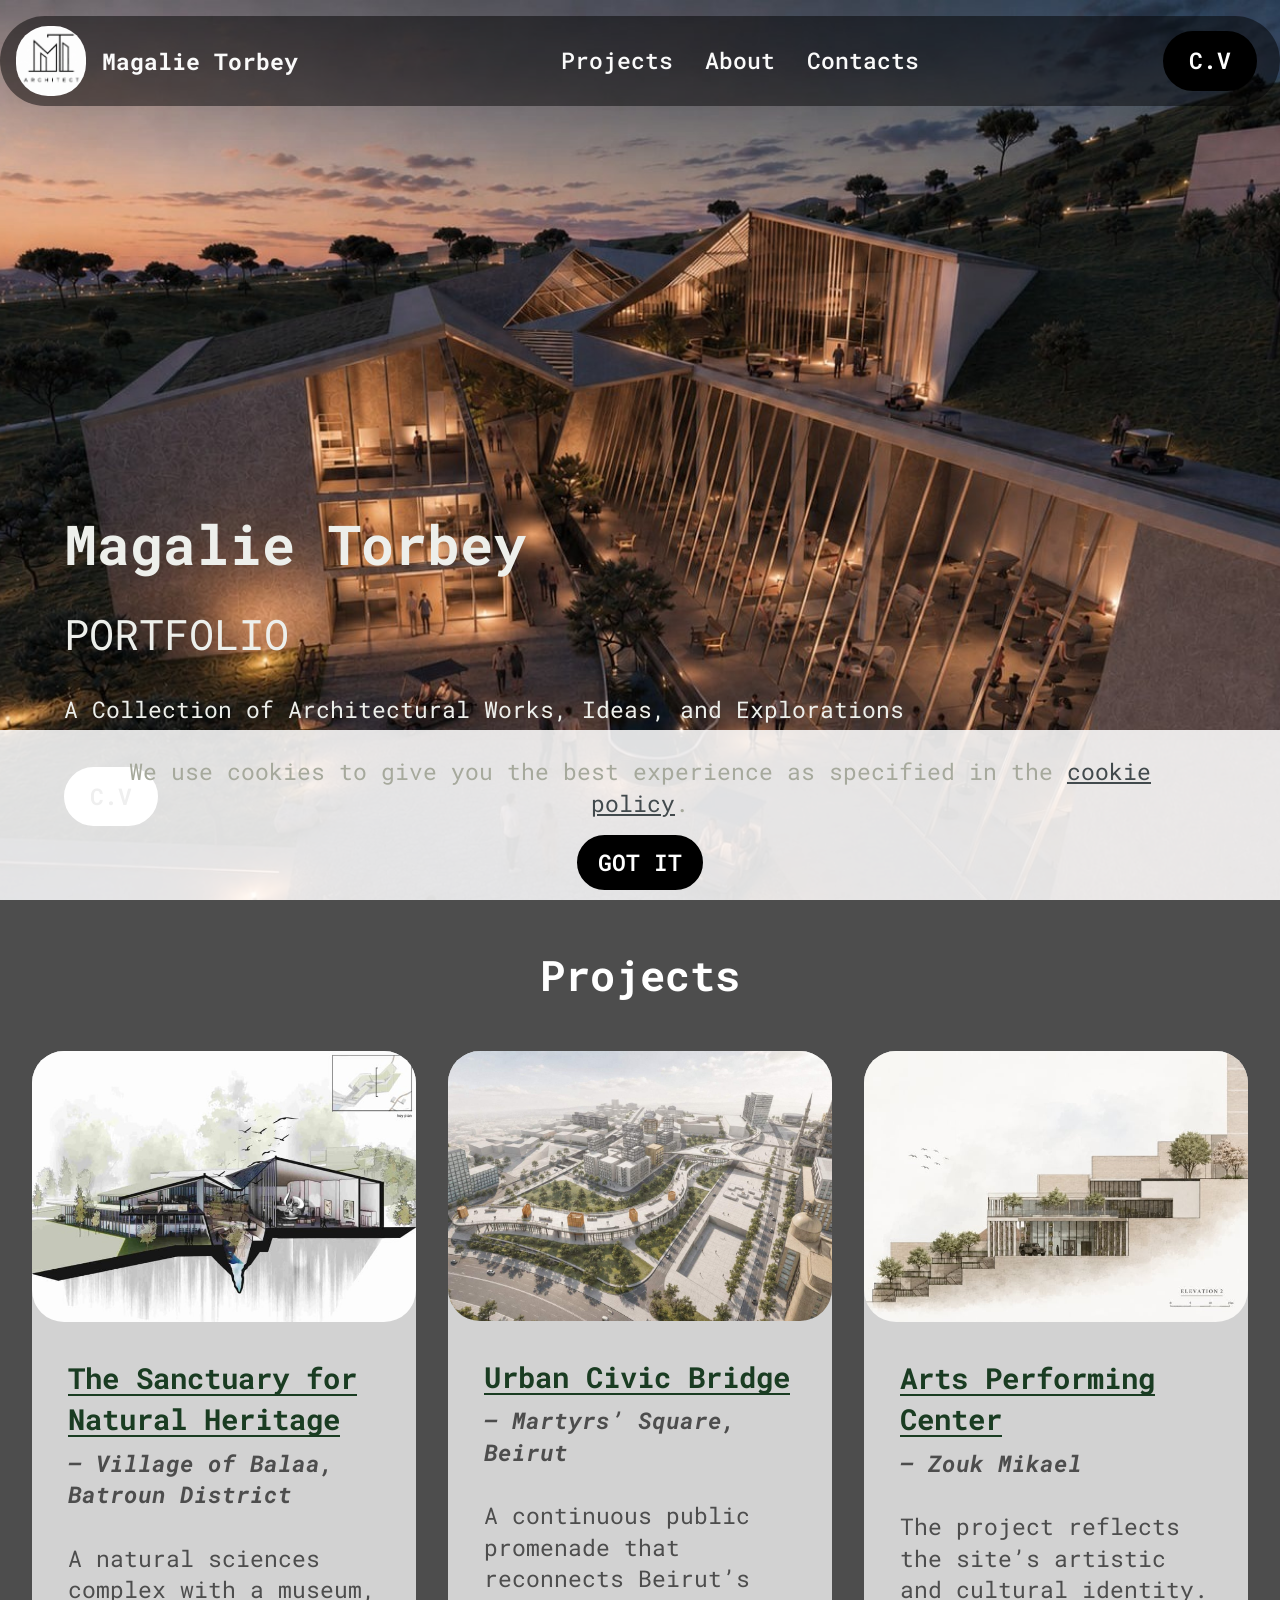
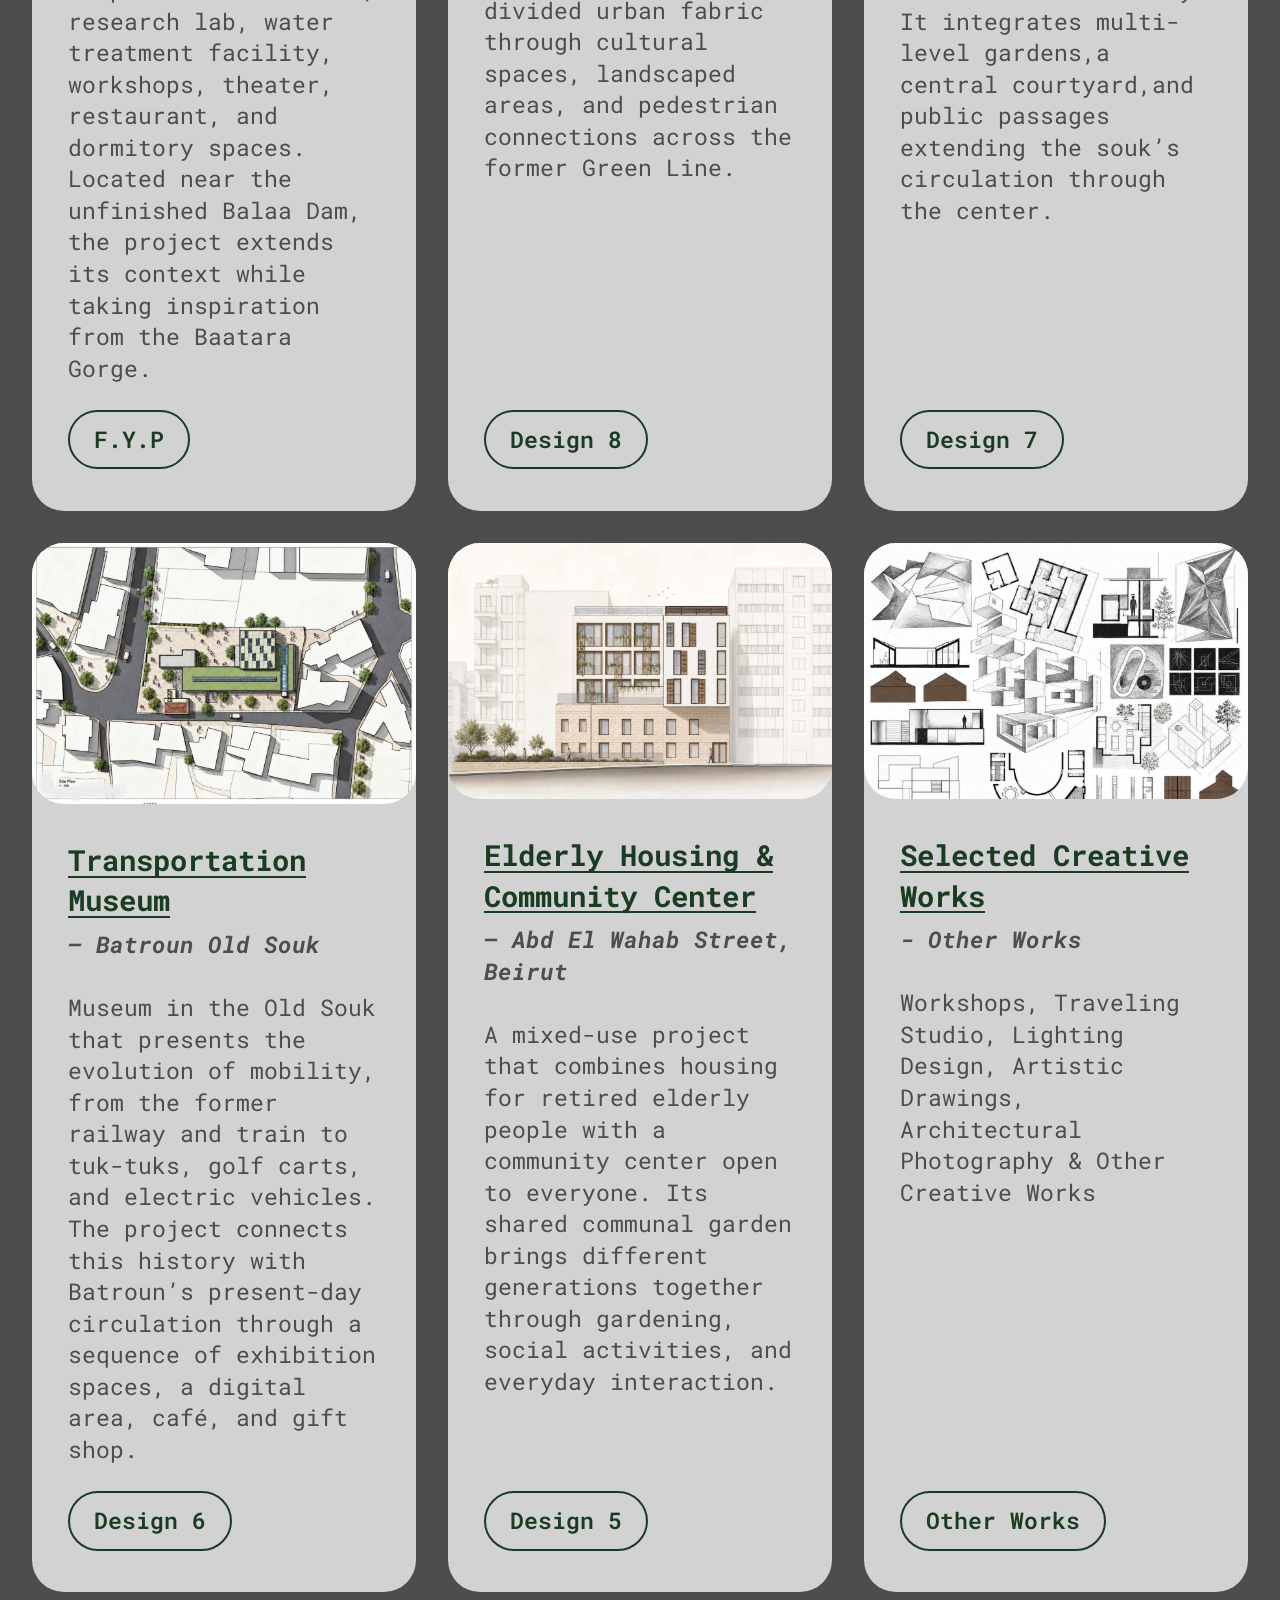
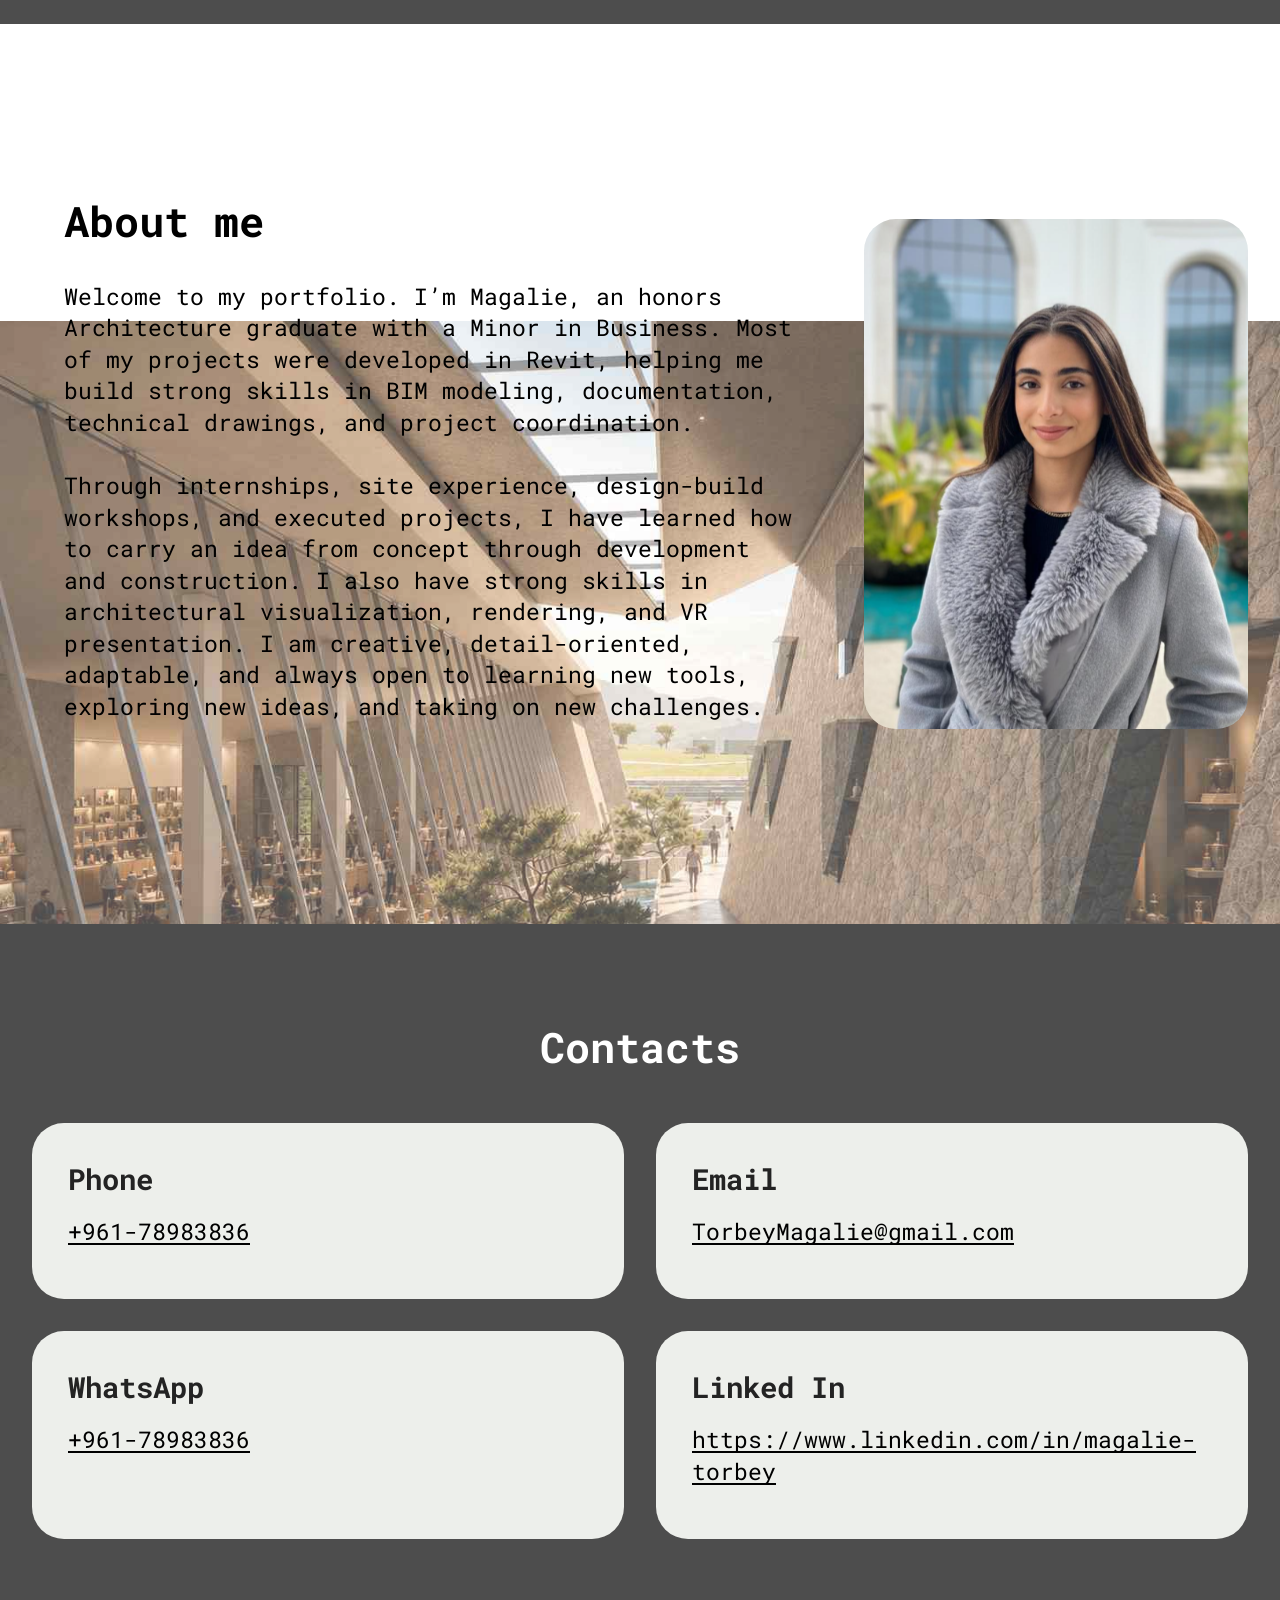
==== index.html @ 8c31bd7d "create github pages" ====
<!DOCTYPE html>
<html  >
<head>
  
  <meta charset="UTF-8">
  <meta http-equiv="X-UA-Compatible" content="IE=edge">
  
  <meta name="viewport" content="width=device-width, initial-scale=1, minimum-scale=1">
  <link rel="shortcut icon" href="assets/images/chatgpt-image-aug-3-2026-06-01-18-pm-2.png" type="image/x-icon">
  <meta name="description" content="">
  
  
  <title>Home</title>
  <link rel="stylesheet" href="assets/bootstrap/css/bootstrap.min.css">
  <link rel="stylesheet" href="assets/parallax/jarallax.css">
  <link rel="stylesheet" href="assets/web/assets/gdpr-plugin/gdpr-styles.css">
  <link rel="stylesheet" href="assets/animatecss/animate.css">
  <link rel="stylesheet" href="assets/dropdown/css/style.css">
  <link rel="stylesheet" href="assets/theme/css/style.css">
  <link rel="preload" href="https://fonts.googleapis.com/css?family=Roboto+Mono:100,200,300,400,500,600,700,100i,200i,300i,400i,500i,600i,700i&display=swap" as="style" onload="this.onload=null;this.rel='stylesheet'">
  <noscript><link rel="stylesheet" href="https://fonts.googleapis.com/css?family=Roboto+Mono:100,200,300,400,500,600,700,100i,200i,300i,400i,500i,600i,700i&display=swap"></noscript>
  <link rel="preload" as="style" href="assets/mobirise/css/mbr-additional.css?v=gpxoFw"><link rel="stylesheet" href="assets/mobirise/css/mbr-additional.css?v=gpxoFw" type="text/css">

  
  
  
</head>
<body>
  
  <section data-bs-version="5.1" class="menu menu5 cid-vmPvgNwhY3" once="menu" id="menu05-0">
	

	<nav class="navbar navbar-dropdown navbar-fixed-top navbar-expand-lg">
		<div class="container">
			<div class="navbar-brand">
				<span class="navbar-logo">
					<a href="index.html#header18-5">
						<img src="assets/images/chatgpt-image-aug-3-2026-06-01-18-pm-2.png" alt="" style="height: 4.4rem;">
					</a>
				</span>
				<span class="navbar-caption-wrap"><a class="navbar-caption text-white text-primary display-7" href="index.html#header18-5">Magalie Torbey</a></span>
			</div>
			<button class="navbar-toggler" type="button" data-toggle="collapse" data-bs-toggle="collapse" data-target="#navbarSupportedContent" data-bs-target="#navbarSupportedContent" aria-controls="navbarNavAltMarkup" aria-expanded="false" aria-label="Toggle navigation">
				<div class="hamburger">
					<span></span>
					<span></span>
					<span></span>
					<span></span>
				</div>
			</button>
			<div class="collapse navbar-collapse" id="navbarSupportedContent">
				<ul class="navbar-nav nav-dropdown" data-app-modern-menu="true"><li class="nav-item">
						<a class="nav-link link text-white text-primary display-7" href="index.html#features06-4v" aria-expanded="false">Projects</a>
					</li><li class="nav-item">
						<a class="nav-link link text-white text-primary display-7" href="index.html#article04-9">About</a>
					</li>
					
					<li class="nav-item">
						<a class="nav-link link text-white text-primary display-7" href="index.html#contacts01-6">Contacts</a>
					</li></ul>
				<div class="navbar-buttons mbr-section-btn"><a class="btn btn-primary display-7" href="assets/files/MagalieTorbey--CV.pdf">C.V</a></div>
			</div>
		</div>
	</nav>
</section>

<section data-bs-version="5.1" class="header18 cid-vqu4jclwiw mbr-fullscreen mbr-parallax-background" id="header18-5">
  

  
  <div class="container-fluid">
    <div class="row">
      <div class="content-wrap col-12 col-md-12">
        <h1 class="mbr-section-title mbr-fonts-style mbr-white mb-4 display-1">
          <strong><br>Magalie Torbey</strong></h1>
        <h2 class="mbr-section-subtitle mbr-fonts-style mbr-white mb-4 display-2">PORTFOLIO</h2>
        <p class="mbr-fonts-style mbr-text mbr-white mb-4 display-7">A Collection of Architectural Works, Ideas, and Explorations</p>
        <div class="mbr-section-btn"><a class="btn btn-danger display-7" href="assets/files/MagalieTorbey--CV.pdf">C.V</a></div>
      </div>
    </div>
  </div>
</section>

<section data-bs-version="5.1" class="features6 start cid-vvo9uD84e7" id="features06-4v">
	
	
	<div class="container-fluid">
		<div class="row justify-content-center">
			<div class="col-12 content-head">
				<div class="mbr-section-head mb-5">
					<h4 class="mbr-section-title mbr-fonts-style align-center mb-0 display-2">
						<strong>Projects</strong></h4>
					
					
				</div>
			</div>
		</div>
		<div class="row">
			<div class="item features-image col-12 col-md-6 col-lg-4 active">
				<div class="item-wrapper">
					<div class="item-img">
						<a href="page1.html"><img src="assets/images/w9-704x498.webp" alt="Mobirise Website Builder"></a>
					</div>
					<div class="item-content">
						<h5 class="item-title mbr-fonts-style display-5"><a href="page1.html" class="text-info"><strong>The Sanctuary for Natural Heritage</strong></a></h5>
						<p class="mbr-text mbr-fonts-style display-7"><strong><em>
							– Village of Balaa, Batroun District</em></strong><br><br>A natural sciences complex with a museum, research lab, water treatment facility, workshops, theater, restaurant, and dormitory spaces. Located near the unfinished Balaa Dam, the project extends its context while taking inspiration from the Baatara Gorge.
						</p>
						<div class="mbr-section-btn item-footer"><a href="page1.html" class="btn item-btn btn-info-outline display-7">F.Y.P</a></div>
					</div>
				</div>
			</div>
			<div class="item features-image col-12 col-md-6 col-lg-4">
				<div class="item-wrapper">
					<div class="item-img">
						<a href="page2.html"><img src="assets/images/w1202-1184x832.webp" alt="Mobirise Website Builder" data-slide-to="1" data-bs-slide-to="1"></a>
					</div>
					<div class="item-content">
						<h5 class="item-title mbr-fonts-style display-5"><strong><a href="page2.html" class="text-info"><b>Urban Civic Bridge</b></a></strong></h5>
						<p class="mbr-text mbr-fonts-style display-7"><strong><em>
							– Martyrs’ Square, Beirut</em></strong><br><br>A continuous public promenade that reconnects Beirut’s divided urban fabric through cultural spaces, landscaped areas, and pedestrian connections across the former Green Line.<br>
						</p>
						<div class="mbr-section-btn item-footer"><a href="page2.html" class="btn item-btn btn-info-outline display-7">Design 8</a></div>
					</div>
				</div>
			</div><div class="item features-image col-12 col-md-6 col-lg-4">
				<div class="item-wrapper">
					<div class="item-img">
						<a href="page3.html"><img src="assets/images/w101-704x498.webp" alt="Mobirise Website Builder" data-slide-to="2" data-bs-slide-to="2"></a>
					</div>
					<div class="item-content">
						<h5 class="item-title mbr-fonts-style display-5"><a href="page3.html" class="text-info"><strong>Arts Performing Center</strong></a></h5>
						<p class="mbr-text mbr-fonts-style display-7"><strong><em>
							– Zouk Mikael</em></strong><br><br>The project reflects the site’s artistic and cultural identity. It integrates multi-level gardens,a central courtyard,and public passages extending the souk’s circulation through the center.
						</p>
						<div class="mbr-section-btn item-footer"><a href="page3.html" class="btn item-btn btn-info-outline display-7">Design 7</a></div>
					</div>
				</div>
			</div>
			
		</div>
	</div>
</section>

<section data-bs-version="5.1" class="features6 start cid-vvoeCPJo86" id="features06-4x">
	
	
	<div class="container-fluid">
		<div class="row justify-content-center">
			<div class="col-12 content-head">
				
			</div>
		</div>
		<div class="row">
			<div class="item features-image col-12 col-md-6 col-lg-4 active">
				<div class="item-wrapper">
					<div class="item-img">
						<a href="page4.html"><img src="assets/images/w143-1-1184x858.webp" alt="Mobirise Website Builder"></a>
					</div>
					<div class="item-content">
						<h5 class="item-title mbr-fonts-style display-5"><a href="page4.html" class="text-info"><strong>Transportation Museum</strong></a></h5>
						<p class="mbr-text mbr-fonts-style display-7"><em><strong>– Batroun Old Souk</strong></em><br><br>Museum in the Old Souk that presents the evolution of mobility, from the former railway and train to tuk-tuks, golf carts, and electric vehicles. The project connects this history with Batroun’s present-day circulation through a sequence of exhibition spaces, a digital area, café, and gift shop.
						</p>
						<div class="mbr-section-btn item-footer"><a href="page4.html" class="btn item-btn btn-info-outline display-7">Design 6</a></div>
					</div>
				</div>
			</div>
			<div class="item features-image col-12 col-md-6 col-lg-4">
				<div class="item-wrapper">
					<div class="item-img">
						<a href="page5.html"><img src="assets/images/w4-1184x789.webp" alt="Mobirise Website Builder" data-slide-to="1" data-bs-slide-to="1"></a>
					</div>
					<div class="item-content">
						<h5 class="item-title mbr-fonts-style display-5"><a href="page5.html" class="text-info"><strong>Elderly Housing &amp; Community Center</strong></a></h5>
						<p class="mbr-text mbr-fonts-style display-7"><em><strong>– Abd El Wahab Street, Beirut</strong></em><br><br>A mixed-use project that combines housing for retired elderly people with a community center open to everyone. Its shared communal garden brings different generations together through gardening, social activities, and everyday interaction.<br>
						</p>
						<div class="mbr-section-btn item-footer"><a href="page5.html" class="btn item-btn btn-info-outline display-7">Design 5</a></div>
					</div>
				</div>
			</div><div class="item features-image col-12 col-md-6 col-lg-4">
				<div class="item-wrapper">
					<div class="item-img">
						<a href="page6.html"><img src="assets/images/w7-1184x789.webp" alt="Mobirise Website Builder" data-slide-to="2" data-bs-slide-to="2"></a>
					</div>
					<div class="item-content">
						<h5 class="item-title mbr-fonts-style display-5"><a href="page6.html" class="text-info"><strong>Selected Creative Works</strong></a></h5>
						<p class="mbr-text mbr-fonts-style display-7"><em><strong>- Other Works</strong></em><br><br>Workshops, Traveling Studio, Lighting Design, Artistic Drawings, Architectural Photography &amp; Other Creative Works
						</p>
						<div class="mbr-section-btn item-footer"><a href="page6.html" class="btn item-btn btn-info-outline display-7">Other Works</a></div>
					</div>
				</div>
			</div>
			
		</div>
	</div>
</section>

<section data-bs-version="5.1" class="start article4 cid-vqw3rqND5m mbr-fullscreen mbr-parallax-background" id="article04-9">
	

	
	<div class="mbr-overlay" style="opacity: 0.3; background-color: rgb(255, 255, 255);"></div>

	<div class="container">
		<div class="row justify-content-center">
			<div class="col-12 col-md-12 col-lg-4 image-wrapper">
				<img class="w-100" src="assets/images/me-5.webp" alt="Mobirise Website Builder">
			</div>
			<div class="col-12 col-md-12 col-lg">
				<div class="text-wrapper align-left">
					<h1 class="mbr-section-title mbr-fonts-style mb-4 display-2">
						<strong>About me</strong></h1>
					<p class="mbr-text mbr-fonts-style mb-4 display-7">Welcome to my portfolio. I’m Magalie, an honors Architecture graduate with a Minor in Business. Most of my projects were developed in Revit, helping me build strong skills in BIM modeling, documentation, technical drawings, and project coordination.<br><br>Through internships, site experience, design-build workshops, and executed projects, I have learned how to carry an idea from concept through development and construction. I also have strong skills in architectural visualization, rendering, and VR presentation. I am creative, detail-oriented, adaptable, and always open to learning new tools, exploring new ideas, and taking on new challenges.</p>
					
				</div>
			</div>
		</div>
	</div>
</section>

<section data-bs-version="5.1" class="contacts01 cid-vqvuqpweeD" id="contacts01-6">
    

    
    
    <div class="container">
        <div class="row justify-content-center">
            <div class="col-12 content-head">
                <div class="mbr-section-head mb-5">
                    <h3 class="mbr-section-title mbr-fonts-style align-center mb-0 display-2">
                        <strong>Contacts</strong>
                    </h3>
                    
                </div>
            </div>
        </div>
        <div class="row">
            <div class="item features-without-image col-12 col-md-6 active">
                <div class="item-wrapper">
                    <div class="text-wrapper">
                        <h6 class="card-title mbr-fonts-style mb-3 display-5">
                            <strong>Phone</strong>
                        </h6>
                        <p class="mbr-text mbr-fonts-style display-7"><a href="tel:+96178983836" class="text-primary">+961-78983836</a></p>
                    </div>
                </div>
            </div>
            <div class="item features-without-image col-12 col-md-6">
                <div class="item-wrapper">
                    <div class="text-wrapper">
                        <h6 class="card-title mbr-fonts-style mb-3 display-5">
                            <strong>Email</strong>
                        </h6>
                        <p class="mbr-text mbr-fonts-style display-7"><a href="mailto:torbeymagalie@gmail.com" class="text-primary">TorbeyMagalie@gmail.com</a></p>
                    </div>
                </div>
            </div>
            <div class="item features-without-image col-12 col-md-6">
                <div class="item-wrapper">
                    <div class="text-wrapper">
                        <h6 class="card-title mbr-fonts-style mb-3 display-5">
                            <strong>WhatsApp</strong></h6>
                        <p class="mbr-text mbr-fonts-style display-7">
                            <a href="https://wa.me/96178983836" class="text-primary">+961-78983836</a>
                        </p>
                    </div>
                </div>
            </div>
            <div class="item features-without-image col-12 col-md-6">
                <div class="item-wrapper">
                    <div class="text-wrapper">
                        <h6 class="card-title mbr-fonts-style mb-3 display-5">
                            <strong>Linked In&nbsp;</strong></h6>
                        <p class="mbr-text mbr-fonts-style display-7"><a href="https://www.linkedin.com/in/magalie-torbey" class="text-primary">https://www.linkedin.com/in/magalie-torbey</a></p>
                    </div>
                </div>
            </div>
        </div>
    </div>
</section><section><a href="https://mobiri.se"></a><a href="https://mobiri.se"></a></section><script src="assets/bootstrap/js/bootstrap.bundle.min.js"></script>  <script src="assets/parallax/jarallax.js"></script>  <script src="assets/web/assets/cookies-alert-plugin/cookies-alert-core.js"></script>  <script src="assets/web/assets/cookies-alert-plugin/cookies-alert-script.js"></script>  <script src="assets/smoothscroll/smooth-scroll.js"></script>  <script src="assets/ytplayer/index.js"></script>  <script src="assets/dropdown/js/navbar-dropdown.js"></script>  <script src="assets/theme/js/script.js"></script>  
  
  
<input name="cookieData" type="hidden" data-cookie-cookiesAlertType='1' data-cookie-customDialogSelector='null' data-cookie-colorText='#a6a99c' data-cookie-colorBg='rgb(255, 255, 255)' data-cookie-opacityOverlay='0' data-cookie-bgOpacity='87' data-cookie-textButton='GOT IT' data-cookie-rejectText='REJECT' data-cookie-colorButton='#000000' data-cookie-rejectColor='#ffffff' data-cookie-colorLink='#424a4d' data-cookie-underlineLink='true' data-cookie-text="We use cookies to give you the best experience as specified in the <a href='privacy.html'>cookie policy</a>.">
   <div id="scrollToTop" class="scrollToTop mbr-arrow-up"><a style="text-align: center;"><i class="mbr-arrow-up-icon mbr-arrow-up-icon-cm cm-icon cm-icon-smallarrow-up"></i></a></div>
    <input name="animation" type="hidden">
  </body>
</html>
---- assets/parallax/jarallax.css ----
.jarallax {
    position: relative;
    z-index: 0;
}
.jarallax > .jarallax-img {
    position: absolute;
    object-fit: cover;
    /* support for plugin https://github.com/bfred-it/object-fit-images */
    font-family: 'object-fit: cover;';
    top: 0;
    left: 0;
    width: 100%;
    height: 100%;
    z-index: -1;
}
---- assets/web/assets/gdpr-plugin/gdpr-styles.css ----
.gdpr-block {
    padding: 10px;
    font-size: 14px;
    display: block;
    width: 100%;
    text-align: center;
}
.gdpr-block.covert {
	display: none;
}
.textGDPR {
    position: relative;
}
.gdpr-block label span.textGDPR input[name='gdpr']{
    width: 15px;
    height: 15px;
    margin: 0;
    position: absolute;
    top: 3px;
    left: -20px;
}
.gdpr-block label {
    color: #a7a7a7;
    vertical-align: middle;
    user-select: none;
    margin-bottom: 0;
}
---- assets/dropdown/css/style.css ----
.navbar-dropdown {
  left: 0;
  padding: 0;
  position: absolute;
  right: 0;
  top: 0;
  transition: all 0.45s ease;
  z-index: 1030;
  background: #282828; }
  .navbar-dropdown .navbar-logo {
    margin-right: 0.8rem;
    transition: margin 0.3s ease-in-out;
    vertical-align: middle; }
    .navbar-dropdown .navbar-logo img {
      height: 3.125rem;
      transition: all 0.3s ease-in-out; }
    .navbar-dropdown .navbar-logo.mbr-iconfont {
      font-size: 3.125rem;
      line-height: 3.125rem; }
  .navbar-dropdown .navbar-caption {
    font-weight: 700;
    white-space: normal;
    vertical-align: -4px;
    line-height: 3.125rem !important; }
    .navbar-dropdown .navbar-caption, .navbar-dropdown .navbar-caption:hover {
      color: inherit;
      text-decoration: none; }
  .navbar-dropdown .mbr-iconfont + .navbar-caption {
    vertical-align: -1px; }
  .navbar-dropdown.navbar-fixed-top {
    position: fixed; }
  .navbar-dropdown .navbar-brand span {
    vertical-align: -4px; }
  .navbar-dropdown.bg-color.transparent {
    background: none; }
  .navbar-dropdown.navbar-short .navbar-brand {
    padding: 0.625rem 0; }
    .navbar-dropdown.navbar-short .navbar-brand span {
      vertical-align: -1px; }
  .navbar-dropdown.navbar-short .navbar-caption {
    line-height: 2.375rem !important;
    vertical-align: -2px; }
  .navbar-dropdown.navbar-short .navbar-logo {
    margin-right: 0.5rem; }
    .navbar-dropdown.navbar-short .navbar-logo img {
      height: 2.375rem; }
    .navbar-dropdown.navbar-short .navbar-logo.mbr-iconfont {
      font-size: 2.375rem;
      line-height: 2.375rem; }
  .navbar-dropdown.navbar-short .mbr-table-cell {
    height: 3.625rem; }
  .navbar-dropdown .navbar-close {
    left: 0.6875rem;
    position: fixed;
    top: 0.75rem;
    z-index: 1000; }
  .navbar-dropdown .hamburger-icon {
    content: "";
    display: inline-block;
    vertical-align: middle;
    width: 16px;
    -webkit-box-shadow: 0 -6px 0 1px #282828,0 0 0 1px #282828,0 6px 0 1px #282828;
    -moz-box-shadow: 0 -6px 0 1px #282828,0 0 0 1px #282828,0 6px 0 1px #282828;
    box-shadow: 0 -6px 0 1px #282828,0 0 0 1px #282828,0 6px 0 1px #282828; }

.dropdown-menu .dropdown-toggle[data-toggle="dropdown-submenu"]::after {
  border-bottom: 0.35em solid transparent;
  border-left: 0.35em solid;
  border-right: 0;
  border-top: 0.35em solid transparent;
  margin-left: 0.3rem; }

.dropdown-menu .dropdown-item:focus {
  outline: 0; }

.nav-dropdown {
  font-size: 0.75rem;
  font-weight: 500;
  height: auto !important; }
  .nav-dropdown .nav-btn {
    padding-left: 1rem; }
  .nav-dropdown .link {
    margin: .667em 1.667em;
    font-weight: 500;
    padding: 0;
    transition: color .2s ease-in-out; }
    .nav-dropdown .link.dropdown-toggle {
      margin-right: 2.583em; }
      .nav-dropdown .link.dropdown-toggle::after {
        margin-left: .25rem;
        border-top: 0.35em solid;
        border-right: 0.35em solid transparent;
        border-left: 0.35em solid transparent;
        border-bottom: 0; }
      .nav-dropdown .link.dropdown-toggle[aria-expanded="true"] {
        margin: 0;
        padding: 0.667em 3.263em  0.667em 1.667em; }
  .nav-dropdown .link::after,
  .nav-dropdown .dropdown-item::after {
    color: inherit; }
  .nav-dropdown .btn {
    font-size: 0.75rem;
    font-weight: 700;
    letter-spacing: 0;
    margin-bottom: 0;
    padding-left: 1.25rem;
    padding-right: 1.25rem; }
  .nav-dropdown .dropdown-menu {
    border-radius: 0;
    border: 0;
    left: 0;
    margin: 0;
    padding-bottom: 1.25rem;
    padding-top: 1.25rem;
    position: relative; }
  .nav-dropdown .dropdown-submenu {
    margin-left: 0.125rem;
    top: 0; }
  .nav-dropdown .dropdown-item {
    font-weight: 500;
    line-height: 2;
    padding: 0.3846em 4.615em 0.3846em 1.5385em;
    position: relative;
    transition: color .2s ease-in-out, background-color .2s ease-in-out; }
    .nav-dropdown .dropdown-item::after {
      margin-top: -0.3077em;
      position: absolute;
      right: 1.1538em;
      top: 50%; }
    .nav-dropdown .dropdown-item:focus, .nav-dropdown .dropdown-item:hover {
      background: none; }

@media (max-width: 767px) {
  .nav-dropdown.navbar-toggleable-sm {
    bottom: 0;
    display: none;
    left: 0;
    overflow-x: hidden;
    position: fixed;
    top: 0;
    transform: translateX(-100%);
    -ms-transform: translateX(-100%);
    -webkit-transform: translateX(-100%);
    width: 18.75rem;
    z-index: 999; } }
.nav-dropdown.navbar-toggleable-xl {
  bottom: 0;
  display: none;
  left: 0;
  overflow-x: hidden;
  position: fixed;
  top: 0;
  transform: translateX(-100%);
  -ms-transform: translateX(-100%);
  -webkit-transform: translateX(-100%);
  width: 18.75rem;
  z-index: 999; }

.nav-dropdown-sm {
  display: block !important;
  overflow-x: hidden;
  overflow: auto;
  padding-top: 3.875rem; }
  .nav-dropdown-sm::after {
    content: "";
    display: block;
    height: 3rem;
    width: 100%; }
  .nav-dropdown-sm.collapse.in ~ .navbar-close {
    display: block !important; }
  .nav-dropdown-sm.collapsing, .nav-dropdown-sm.collapse.in {
    transform: translateX(0);
    -ms-transform: translateX(0);
    -webkit-transform: translateX(0);
    transition: all 0.25s ease-out;
    -webkit-transition: all 0.25s ease-out;
    background: #282828; }
  .nav-dropdown-sm.collapsing[aria-expanded="false"] {
    transform: translateX(-100%);
    -ms-transform: translateX(-100%);
    -webkit-transform: translateX(-100%); }
  .nav-dropdown-sm .nav-item {
    display: block;
    margin-left: 0 !important;
    padding-left: 0; }
  .nav-dropdown-sm .link,
  .nav-dropdown-sm .dropdown-item {
    border-top: 1px dotted rgba(255, 255, 255, 0.1);
    font-size: 0.8125rem;
    line-height: 1.6;
    margin: 0 !important;
    padding: 0.875rem 2.4rem 0.875rem 1.5625rem !important;
    position: relative;
    white-space: normal; }
    .nav-dropdown-sm .link:focus, .nav-dropdown-sm .link:hover,
    .nav-dropdown-sm .dropdown-item:focus,
    .nav-dropdown-sm .dropdown-item:hover {
      background: rgba(0, 0, 0, 0.2) !important;
      color: #c0a375; }
  .nav-dropdown-sm .nav-btn {
    position: relative;
    padding: 1.5625rem 1.5625rem 0 1.5625rem; }
    .nav-dropdown-sm .nav-btn::before {
      border-top: 1px dotted rgba(255, 255, 255, 0.1);
      content: "";
      left: 0;
      position: absolute;
      top: 0;
      width: 100%; }
    .nav-dropdown-sm .nav-btn + .nav-btn {
      padding-top: 0.625rem; }
      .nav-dropdown-sm .nav-btn + .nav-btn::before {
        display: none; }
  .nav-dropdown-sm .btn {
    padding: 0.625rem 0; }
  .nav-dropdown-sm .dropdown-toggle[data-toggle="dropdown-submenu"]::after {
    margin-left: .25rem;
    border-top: 0.35em solid;
    border-right: 0.35em solid transparent;
    border-left: 0.35em solid transparent;
    border-bottom: 0; }
  .nav-dropdown-sm .dropdown-toggle[data-toggle="dropdown-submenu"][aria-expanded="true"]::after {
    border-top: 0;
    border-right: 0.35em solid transparent;
    border-left: 0.35em solid transparent;
    border-bottom: 0.35em solid; }
  .nav-dropdown-sm .dropdown-menu {
    margin: 0;
    padding: 0;
    position: relative;
    top: 0;
    left: 0;
    width: 100%;
    border: 0;
    float: none;
    border-radius: 0;
    background: none; }
  .nav-dropdown-sm .dropdown-submenu {
    left: 100%;
    margin-left: 0.125rem;
    margin-top: -1.25rem;
    top: 0; }

.navbar-toggleable-sm .nav-dropdown .dropdown-menu {
  position: absolute; }

.navbar-toggleable-sm .nav-dropdown .dropdown-submenu {
  left: 100%;
  margin-left: 0.125rem;
  margin-top: -1.25rem;
  top: 0; }

.navbar-toggleable-sm.opened .nav-dropdown .dropdown-menu {
  position: relative; }

.navbar-toggleable-sm.opened .nav-dropdown .dropdown-submenu {
  left: 0;
  margin-left: 00rem;
  margin-top: 0rem;
  top: 0; }

.is-builder .nav-dropdown.collapsing {
  transition: none !important; }
---- assets/theme/css/style.css ----
@charset "UTF-8";
section {
  background-color: #ffffff;
}

body {
  font-style: normal;
  line-height: 1.5;
  font-weight: 400;
  color: #232323;
  position: relative;
}

button {
  background-color: transparent;
  border-color: transparent;
}

.embla__button,
.carousel-control {
  background-color: #edefea !important;
  opacity: 0.8 !important;
  color: #464845 !important;
  border-color: #edefea !important;
}

.carousel .close,
.modalWindow .close {
  background-color: #edefea !important;
  color: #464845 !important;
  border-color: #edefea !important;
  opacity: 0.8 !important;
}

.carousel .close:hover,
.modalWindow .close:hover {
  opacity: 1 !important;
}

.carousel-indicators li {
  background-color: #edefea !important;
  border: 2px solid #464845 !important;
}

.carousel-indicators li:hover,
.carousel-indicators li:active {
  opacity: 0.8 !important;
}

.embla__button:hover,
.carousel-control:hover {
  background-color: #edefea !important;
  opacity: 1 !important;
}

.modalWindow-video-container {
  height: 80%;
}

section,
.container,
.container-fluid {
  position: relative;
  word-wrap: break-word;
}

a.mbr-iconfont:hover {
  text-decoration: none;
}

.article .lead p,
.article .lead ul,
.article .lead ol,
.article .lead pre,
.article .lead blockquote {
  margin-bottom: 0;
}

a {
  font-style: normal;
  font-weight: 400;
  cursor: pointer;
}
a, a:hover {
  text-decoration: none;
}

.mbr-section-title {
  font-style: normal;
  line-height: 1.3;
}

.mbr-section-subtitle {
  line-height: 1.3;
}

.mbr-text {
  font-style: normal;
  line-height: 1.7;
}

h1,
h2,
h3,
h4,
h5,
h6,
.display-1,
.display-2,
.display-4,
.display-5,
.display-7,
span,
p,
a {
  line-height: 1;
  word-break: break-word;
  word-wrap: break-word;
  font-weight: 400;
}

b,
strong {
  font-weight: bold;
}

input:-webkit-autofill, input:-webkit-autofill:hover, input:-webkit-autofill:focus, input:-webkit-autofill:active {
  transition-delay: 9999s;
  -webkit-transition-property: background-color, color;
  transition-property: background-color, color;
}

textarea[type=hidden] {
  display: none;
}

section {
  background-position: 50% 50%;
  background-repeat: no-repeat;
  background-size: cover;
}
section .mbr-background-video,
section .mbr-background-video-preview {
  position: absolute;
  bottom: 0;
  left: 0;
  right: 0;
  top: 0;
}

.hidden {
  visibility: hidden;
}

.mbr-z-index20 {
  z-index: 20;
}

/*! Base colors */
.mbr-white {
  color: #ffffff;
}

.mbr-black {
  color: #111111;
}

.mbr-bg-white {
  background-color: #ffffff;
}

.mbr-bg-black {
  background-color: #000000;
}

/*! Text-aligns */
.align-left {
  text-align: left;
}

.align-center {
  text-align: center;
}

.align-right {
  text-align: right;
}

/*! Font-weight  */
.mbr-light {
  font-weight: 300;
}

.mbr-regular {
  font-weight: 400;
}

.mbr-semibold {
  font-weight: 500;
}

.mbr-bold {
  font-weight: 700;
}

/*! Media  */
.media-content {
  flex-basis: 100%;
}

.media-container-row {
  display: flex;
  flex-direction: row;
  flex-wrap: wrap;
  justify-content: center;
  align-content: center;
  align-items: start;
}
.media-container-row .media-size-item {
  width: 400px;
}

.media-container-column {
  display: flex;
  flex-direction: column;
  flex-wrap: wrap;
  justify-content: center;
  align-content: center;
  align-items: stretch;
}
.media-container-column > * {
  width: 100%;
}

@media (min-width: 992px) {
  .media-container-row {
    flex-wrap: nowrap;
  }
}
figure {
  margin-bottom: 0;
  overflow: hidden;
}

figure[mbr-media-size] {
  transition: width 0.1s;
}

img,
iframe {
  display: block;
  width: 100%;
}

.card {
  background-color: transparent;
  border: none;
}

.card-box {
  width: 100%;
}

.card-img {
  text-align: center;
  flex-shrink: 0;
  -webkit-flex-shrink: 0;
}

.media {
  max-width: 100%;
  margin: 0 auto;
}

.mbr-figure {
  align-self: center;
}

.media-container > div {
  max-width: 100%;
}

.mbr-figure img,
.card-img img {
  width: 100%;
}

@media (max-width: 991px) {
  .media-size-item {
    width: auto !important;
  }
  .media {
    width: auto;
  }
  .mbr-figure {
    width: 100% !important;
  }
}
/*! Buttons */
.mbr-section-btn {
  margin-left: -0.6rem;
  margin-right: -0.6rem;
  font-size: 0;
}

.btn {
  font-weight: 600;
  border-width: 1px;
  font-style: normal;
  margin: 0.6rem 0.6rem;
  white-space: normal;
  transition: all 0.2s ease-in-out;
  display: inline-flex;
  align-items: center;
  justify-content: center;
  word-break: break-word;
}

.btn-sm {
  font-weight: 600;
  letter-spacing: 0px;
  transition: all 0.3s ease-in-out;
}

.btn-md {
  font-weight: 600;
  letter-spacing: 0px;
  transition: all 0.3s ease-in-out;
}

.btn-lg {
  font-weight: 600;
  letter-spacing: 0px;
  transition: all 0.3s ease-in-out;
}

.btn-form {
  margin: 0;
}
.btn-form:hover {
  cursor: pointer;
}

nav .mbr-section-btn {
  margin-left: 0rem;
  margin-right: 0rem;
}

/*! Btn icon margin */
.btn .mbr-iconfont,
.btn.btn-sm .mbr-iconfont {
  order: 1;
  cursor: pointer;
  margin-left: 0.5rem;
  vertical-align: sub;
}

.btn.btn-md .mbr-iconfont,
.btn.btn-md .mbr-iconfont {
  margin-left: 0.8rem;
}

.mbr-regular {
  font-weight: 400;
}

.mbr-semibold {
  font-weight: 500;
}

.mbr-bold {
  font-weight: 700;
}

[type=submit] {
  -webkit-appearance: none;
}

/*! Full-screen */
.mbr-fullscreen .mbr-overlay {
  min-height: 100vh;
}

.mbr-fullscreen {
  display: flex;
  display: -moz-flex;
  display: -ms-flex;
  display: -o-flex;
  align-items: center;
  min-height: 100vh;
  padding-top: 3rem;
  padding-bottom: 3rem;
}

/*! Map */
.map {
  height: 25rem;
  position: relative;
}
.map iframe {
  width: 100%;
  height: 100%;
}

/*! Scroll to top arrow */
.mbr-arrow-up {
  bottom: 25px;
  right: 90px;
  position: fixed;
  text-align: right;
  z-index: 5000;
  color: #ffffff;
  font-size: 22px;
}

.mbr-arrow-up a {
  background: rgba(0, 0, 0, 0.2);
  border-radius: 50%;
  color: #fff;
  display: inline-block;
  height: 60px;
  width: 60px;
  border: 2px solid #fff;
  outline-style: none !important;
  position: relative;
  text-decoration: none;
  transition: all 0.3s ease-in-out;
  cursor: pointer;
  text-align: center;
}
.mbr-arrow-up a:hover {
  background-color: rgba(0, 0, 0, 0.4);
}
.mbr-arrow-up a i {
  line-height: 60px;
}

.mbr-arrow-up-icon {
  display: block;
  color: #fff;
}

.mbr-arrow-up-icon::before {
  content: "›";
  display: inline-block;
  font-family: serif;
  font-size: 22px;
  line-height: 1;
  font-style: normal;
  position: relative;
  top: 6px;
  left: -4px;
  transform: rotate(-90deg);
}

/*! Arrow Down */
.mbr-arrow {
  position: absolute;
  bottom: 45px;
  left: 50%;
  width: 60px;
  height: 60px;
  cursor: pointer;
  background-color: rgba(80, 80, 80, 0.5);
  border-radius: 50%;
  transform: translateX(-50%);
}
@media (max-width: 767px) {
  .mbr-arrow {
    display: none;
  }
}
.mbr-arrow > a {
  display: inline-block;
  text-decoration: none;
  outline-style: none;
  animation: arrowdown 1.7s ease-in-out infinite;
  color: #ffffff;
}
.mbr-arrow > a > i {
  position: absolute;
  top: -2px;
  left: 15px;
  font-size: 2rem;
}

#scrollToTop a i::before {
  content: "";
  position: absolute;
  display: block;
  border-bottom: 2.5px solid #fff;
  border-left: 2.5px solid #fff;
  width: 27.8%;
  height: 27.8%;
  left: 50%;
  top: 51%;
  transform: translateY(-30%) translateX(-50%) rotate(135deg);
}

@keyframes arrowdown {
  0% {
    transform: translateY(0px);
  }
  50% {
    transform: translateY(-5px);
  }
  100% {
    transform: translateY(0px);
  }
}
@media (max-width: 500px) {
  .mbr-arrow-up {
    left: 0;
    right: 0;
    text-align: center;
  }
}
/*Gradients animation*/
@keyframes gradient-animation {
  from {
    background-position: 0% 100%;
    animation-timing-function: ease-in-out;
  }
  to {
    background-position: 100% 0%;
    animation-timing-function: ease-in-out;
  }
}
.bg-gradient {
  background-size: 200% 200%;
  animation: gradient-animation 5s infinite alternate;
  -webkit-animation: gradient-animation 5s infinite alternate;
}

.menu .navbar-brand {
  display: -webkit-flex;
}
.menu .navbar-brand span {
  display: flex;
  display: -webkit-flex;
}
.menu .navbar-brand .navbar-caption-wrap {
  display: -webkit-flex;
}
.menu .navbar-brand .navbar-logo img {
  display: -webkit-flex;
  width: auto;
}
@media (min-width: 768px) and (max-width: 991px) {
  .menu .navbar-toggleable-sm .navbar-nav {
    display: -ms-flexbox;
  }
}
@media (max-width: 991px) {
  .menu .navbar-collapse {
    max-height: 93.5vh;
  }
  .menu .navbar-collapse.show {
    overflow: auto;
  }
}
@media (min-width: 992px) {
  .menu .navbar-nav.nav-dropdown {
    display: -webkit-flex;
  }
  .menu .navbar-toggleable-sm .navbar-collapse {
    display: -webkit-flex !important;
  }
  .menu .collapsed .navbar-collapse {
    max-height: 93.5vh;
  }
  .menu .collapsed .navbar-collapse.show {
    overflow: auto;
  }
}
@media (max-width: 767px) {
  .menu .navbar-collapse {
    max-height: 80vh;
  }
}

.nav-link .mbr-iconfont {
  margin-right: 0.5rem;
}

.navbar {
  display: -webkit-flex;
  -webkit-flex-wrap: wrap;
  -webkit-align-items: center;
  -webkit-justify-content: space-between;
}

.navbar-collapse {
  -webkit-flex-basis: 100%;
  -webkit-flex-grow: 1;
  -webkit-align-items: center;
}

.nav-dropdown .link {
  padding: 0.667em 1.667em !important;
  margin: 0 !important;
}

.nav {
  display: -webkit-flex;
  -webkit-flex-wrap: wrap;
}

.row {
  display: -webkit-flex;
  -webkit-flex-wrap: wrap;
}

.justify-content-center {
  -webkit-justify-content: center;
}

.form-inline {
  display: -webkit-flex;
}

.card-wrapper {
  -webkit-flex: 1;
}

.carousel-control {
  z-index: 10;
  display: -webkit-flex;
}

.carousel-controls {
  display: -webkit-flex;
}

.media {
  display: -webkit-flex;
}

.form-group:focus {
  outline: none;
}

.jq-selectbox__select {
  padding: 7px 0;
  position: relative;
}

.jq-selectbox__dropdown {
  overflow: hidden;
  border-radius: 10px;
  position: absolute;
  top: 100%;
  left: 0 !important;
  width: 100% !important;
}

.jq-selectbox__trigger-arrow {
  right: 0;
  transform: translateY(-50%);
}

.jq-selectbox li {
  padding: 1.07em 0.5em;
}

input[type=range] {
  padding-left: 0 !important;
  padding-right: 0 !important;
}

.modal-dialog,
.modal-content {
  height: 100%;
}

.modal-dialog .carousel-inner {
  height: calc(100vh - 1.75rem);
}
@media (max-width: 575px) {
  .modal-dialog .carousel-inner {
    height: calc(100vh - 1rem);
  }
}

.carousel-item {
  text-align: center;
}

.carousel-item img {
  margin: auto;
}

.navbar-toggler {
  align-self: flex-start;
  padding: 0.25rem 0.75rem;
  font-size: 1.25rem;
  line-height: 1;
  background: transparent;
  border: 1px solid transparent;
  border-radius: 0.25rem;
}

.navbar-toggler:focus,
.navbar-toggler:hover {
  text-decoration: none;
  box-shadow: none;
}

.navbar-toggler-icon {
  display: inline-block;
  width: 1.5em;
  height: 1.5em;
  vertical-align: middle;
  content: "";
  background: no-repeat center center;
  background-size: 100% 100%;
}

.navbar-toggler-left {
  position: absolute;
  left: 1rem;
}

.navbar-toggler-right {
  position: absolute;
  right: 1rem;
}

.card-img {
  width: auto;
}

.menu .navbar.collapsed:not(.beta-menu) {
  flex-direction: column;
}

.carousel-item.active,
.carousel-item-next,
.carousel-item-prev {
  display: flex;
}

.note-air-layout .dropup .dropdown-menu,
.note-air-layout .navbar-fixed-bottom .dropdown .dropdown-menu {
  bottom: initial !important;
}

html,
body {
  height: auto;
  min-height: 100vh;
}

.dropup .dropdown-toggle::after {
  display: none;
}

.form-asterisk {
  font-family: initial;
  position: absolute;
  top: -2px;
  font-weight: normal;
}

.form-control-label {
  position: relative;
  cursor: pointer;
  margin-bottom: 0.357em;
  padding: 0;
}

.alert {
  color: #ffffff;
  border-radius: 0;
  border: 0;
  font-size: 1.1rem;
  line-height: 1.5;
  margin-bottom: 1.875rem;
  padding: 1.25rem;
  position: relative;
  text-align: center;
}
.alert.alert-form::after {
  background-color: inherit;
  bottom: -7px;
  content: "";
  display: block;
  height: 14px;
  left: 50%;
  margin-left: -7px;
  position: absolute;
  transform: rotate(45deg);
  width: 14px;
}

.form-control {
  background-color: #ffffff;
  background-clip: border-box;
  color: #232323;
  line-height: 1rem !important;
  height: auto;
  padding: 1.2rem 2rem;
  transition: border-color 0.25s ease 0s;
  border: 1px solid transparent !important;
  border-radius: 4px;
  box-shadow: rgba(0, 0, 0, 0.07) 0px 1px 1px 0px, rgba(0, 0, 0, 0.07) 0px 1px 3px 0px, rgba(0, 0, 0, 0.03) 0px 0px 0px 1px;
}
.form-active .form-control:invalid {
  border-color: red;
}

.row > * {
  padding-right: 1rem;
  padding-left: 1rem;
}

form .row {
  margin-left: -0.6rem;
  margin-right: -0.6rem;
}
form .row [class*=col] {
  padding-left: 0.6rem;
  padding-right: 0.6rem;
}

form .mbr-section-btn {
  padding-left: 0.6rem;
  padding-right: 0.6rem;
}

form .form-check-input {
  margin-top: 0.5;
}

textarea.form-control {
  line-height: 1.5rem !important;
}

.form-group {
  margin-bottom: 1.2rem;
}

.form-control,
form .btn {
  min-height: 48px;
}

.gdpr-block label span.textGDPR input[name=gdpr] {
  top: 7px;
}

.form-control:focus {
  box-shadow: none;
}

:focus {
  outline: none;
}

.mbr-overlay {
  background-color: #000;
  bottom: 0;
  left: 0;
  opacity: 0.5;
  position: absolute;
  right: 0;
  top: 0;
  z-index: 0;
  pointer-events: none;
}

blockquote {
  font-style: italic;
  padding: 3rem;
  font-size: 1.09rem;
  position: relative;
  border-left: 3px solid;
}

ul,
ol,
pre,
blockquote {
  margin-bottom: 2.3125rem;
}

.mt-4 {
  margin-top: 2rem !important;
}

.mb-4 {
  margin-bottom: 2rem !important;
}

.container,
.container-fluid {
  padding-left: 16px;
  padding-right: 16px;
}

.row {
  margin-left: -16px;
  margin-right: -16px;
}
.row > [class*=col] {
  padding-left: 16px;
  padding-right: 16px;
}

@media (min-width: 992px) {
  .container-fluid {
    padding-left: 32px;
    padding-right: 32px;
  }
}
@media (max-width: 991px) {
  .mbr-container {
    padding-left: 16px;
    padding-right: 16px;
  }
}
.app-video-wrapper > img {
  opacity: 1;
}

.app-video-wrapper {
  background: transparent;
}

.item {
  position: relative;
}

.dropdown-menu .dropdown-menu {
  left: 100%;
}

.dropdown-item + .dropdown-menu {
  display: none;
}

.dropdown-item:hover + .dropdown-menu,
.dropdown-menu:hover {
  display: block;
}

@media (min-aspect-ratio: 16/9) {
  .mbr-video-foreground {
    height: 300% !important;
    top: -100% !important;
  }
}
@media (max-aspect-ratio: 16/9) {
  .mbr-video-foreground {
    width: 300% !important;
    left: -100% !important;
  }
}.engine {
	position: absolute;
	text-indent: -2400px;
	text-align: center;
	padding: 0;
	top: 0;
	left: -2400px;
}
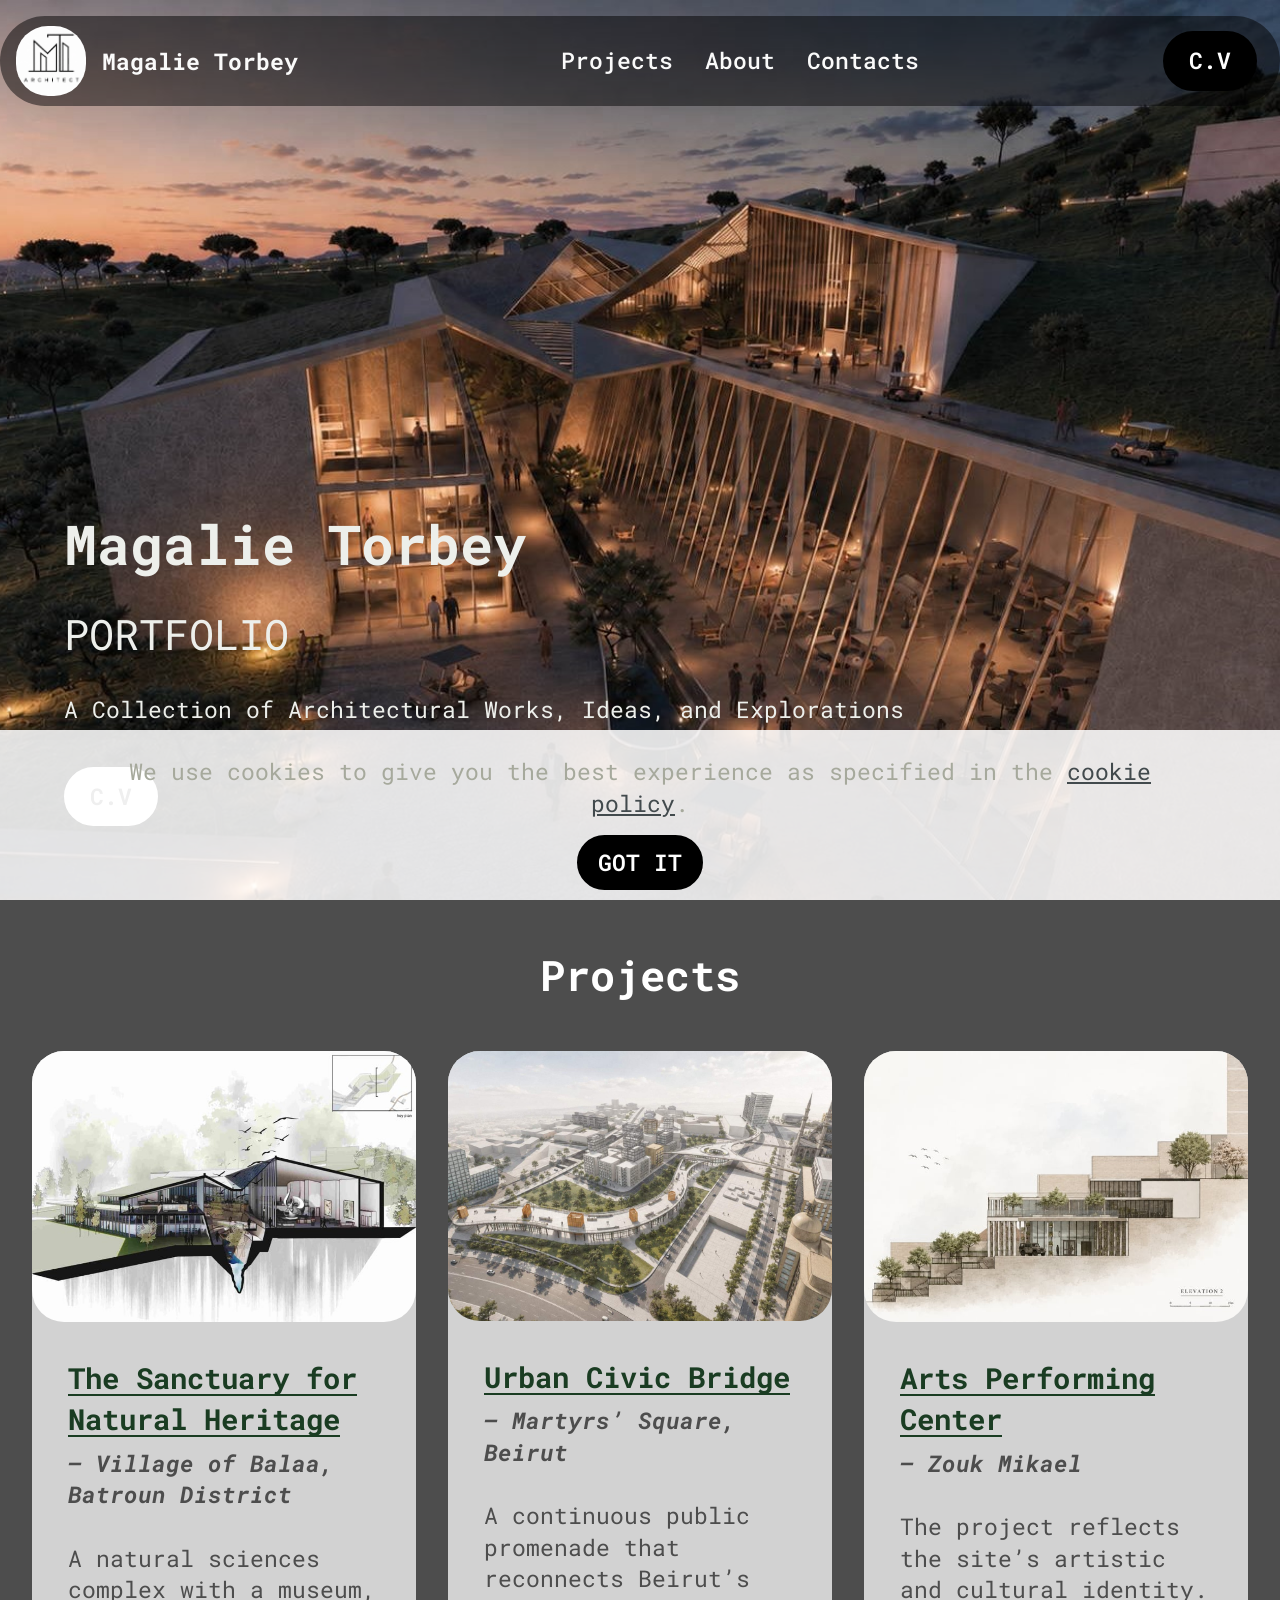
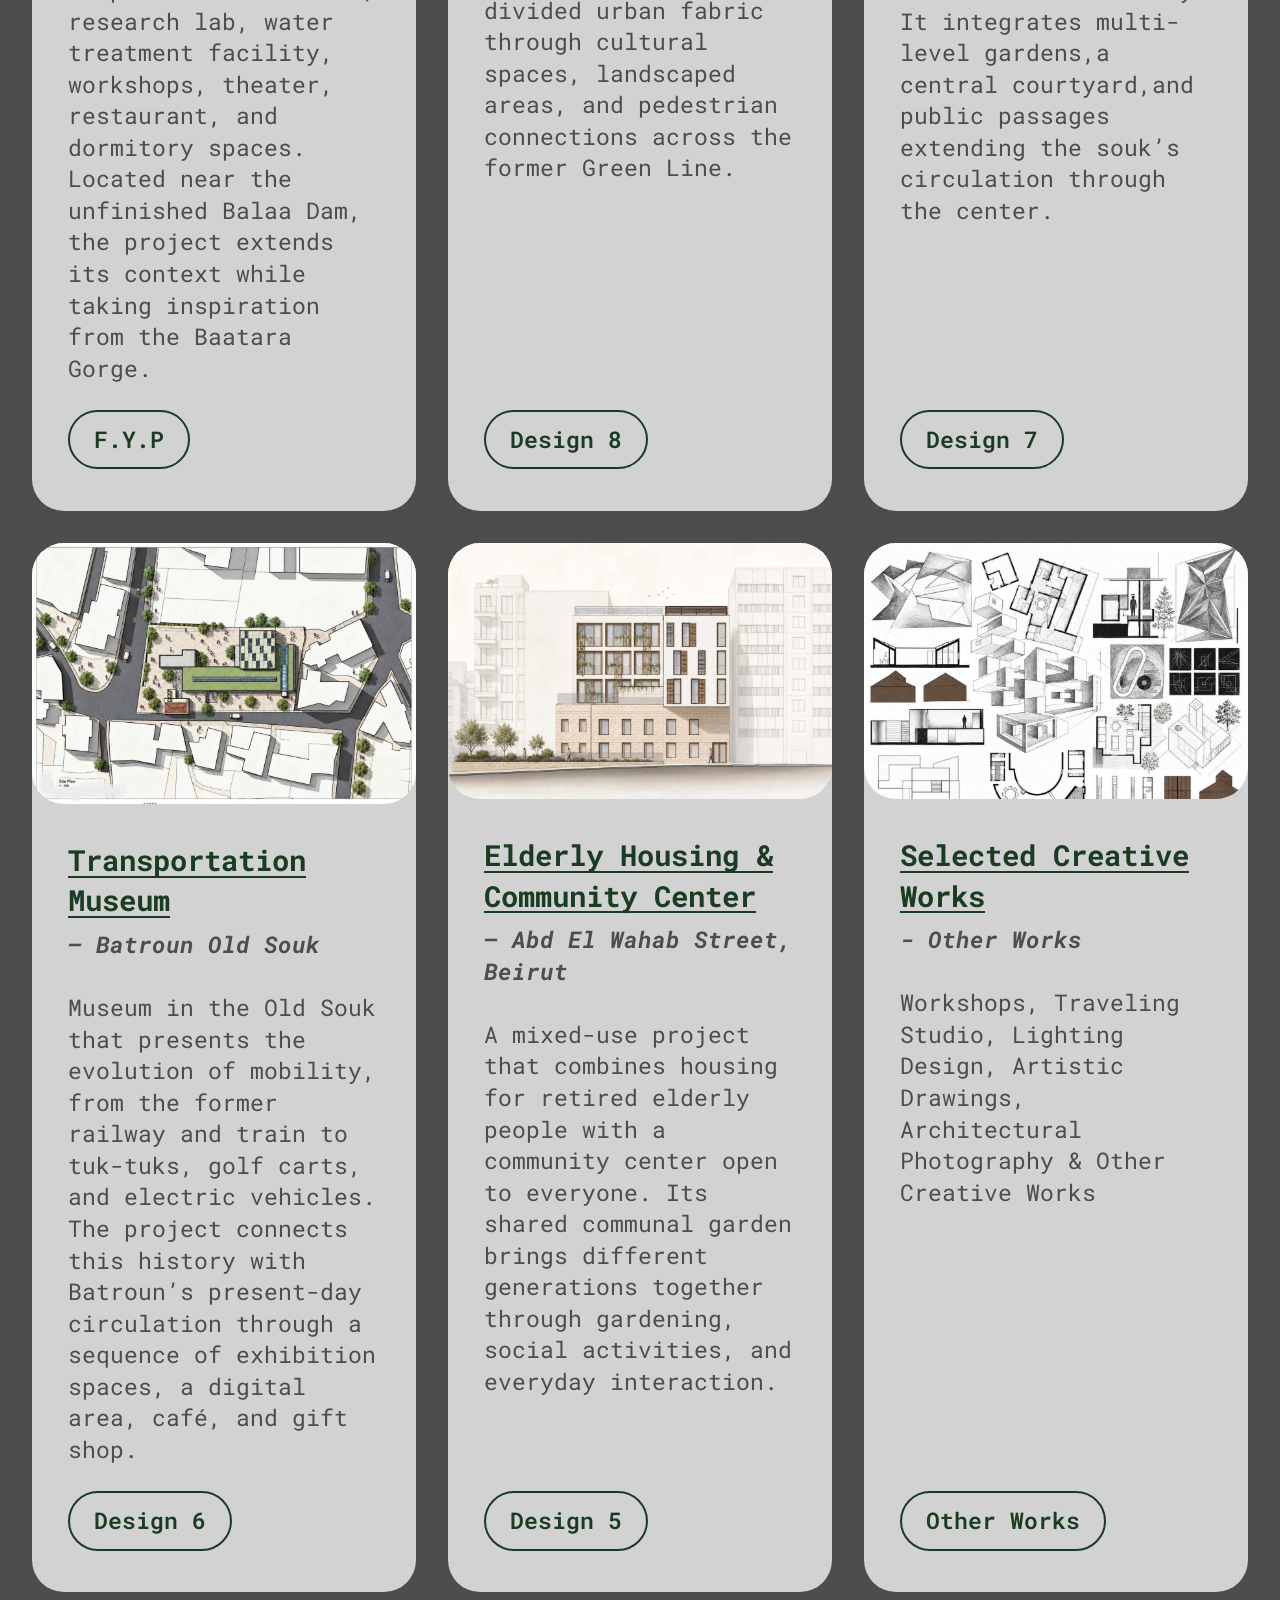
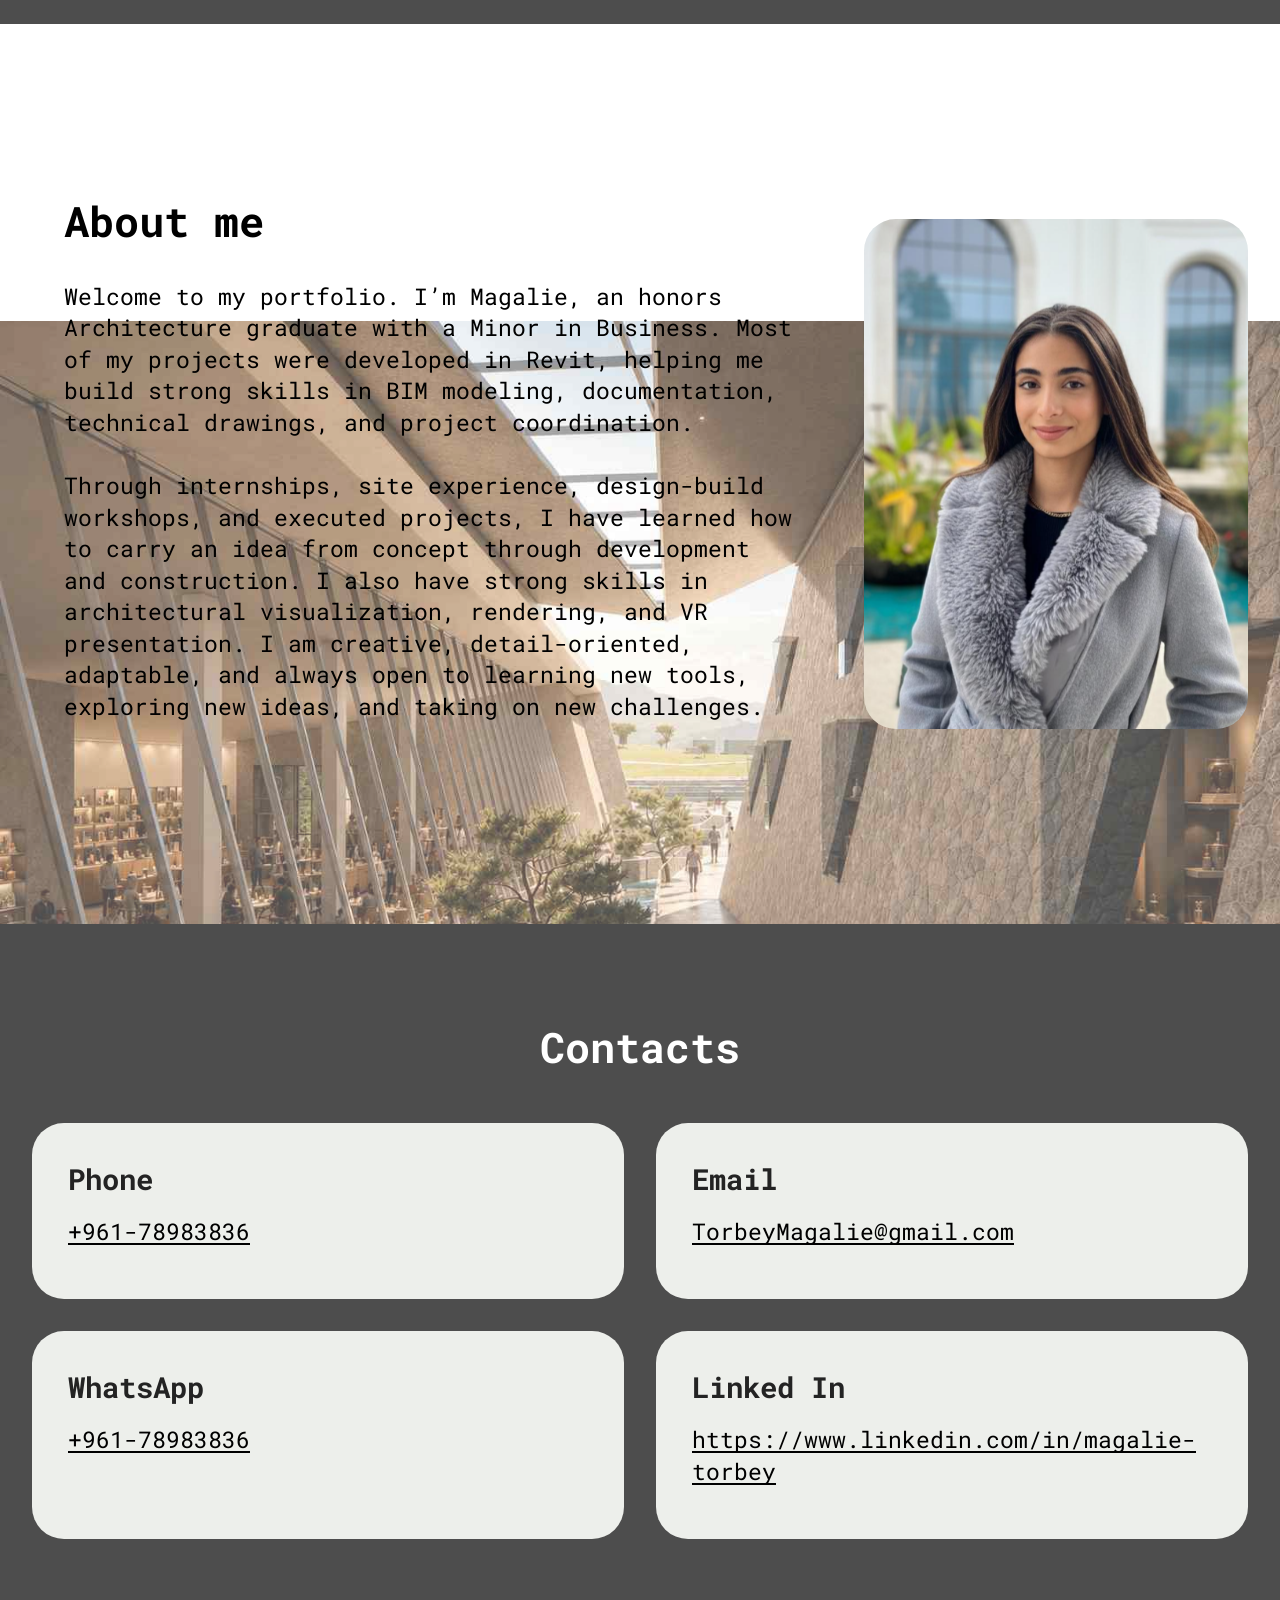
==== commit c7e43b16: "create github pages" ====
--- a/index.html
+++ b/index.html
@@ -19,7 +19,7 @@
   <link rel="stylesheet" href="assets/theme/css/style.css">
   <link rel="preload" href="https://fonts.googleapis.com/css?family=Roboto+Mono:100,200,300,400,500,600,700,100i,200i,300i,400i,500i,600i,700i&display=swap" as="style" onload="this.onload=null;this.rel='stylesheet'">
   <noscript><link rel="stylesheet" href="https://fonts.googleapis.com/css?family=Roboto+Mono:100,200,300,400,500,600,700,100i,200i,300i,400i,500i,600i,700i&display=swap"></noscript>
-  <link rel="preload" as="style" href="assets/mobirise/css/mbr-additional.css?v=gpxoFw"><link rel="stylesheet" href="assets/mobirise/css/mbr-additional.css?v=gpxoFw" type="text/css">
+  <link rel="preload" as="style" href="assets/mobirise/css/mbr-additional.css?v=7ydlBZ"><link rel="stylesheet" href="assets/mobirise/css/mbr-additional.css?v=7ydlBZ" type="text/css">
 
   
   
--- a/assets/mobirise/css/mbr-additional.css
+++ b/assets/mobirise/css/mbr-additional.css
@@ -1333,7 +1333,7 @@
 }
 .cid-vqu4jclwiw {
   display: flex;
-  background-image: url("../../../assets/images/w3-1448x1086.webp");
+  background-image: url("../../../assets/images/w48-2-1448x1086.webp");
 }
 .cid-vqu4jclwiw .mbr-overlay {
   background-color: #000000;
--- a/assets/mobirise/css/mbr-additional.css
+++ b/assets/mobirise/css/mbr-additional.css
@@ -1333,7 +1333,7 @@
 }
 .cid-vqu4jclwiw {
   display: flex;
-  background-image: url("../../../assets/images/w3-1448x1086.webp");
+  background-image: url("../../../assets/images/w48-2-1448x1086.webp");
 }
 .cid-vqu4jclwiw .mbr-overlay {
   background-color: #000000;
